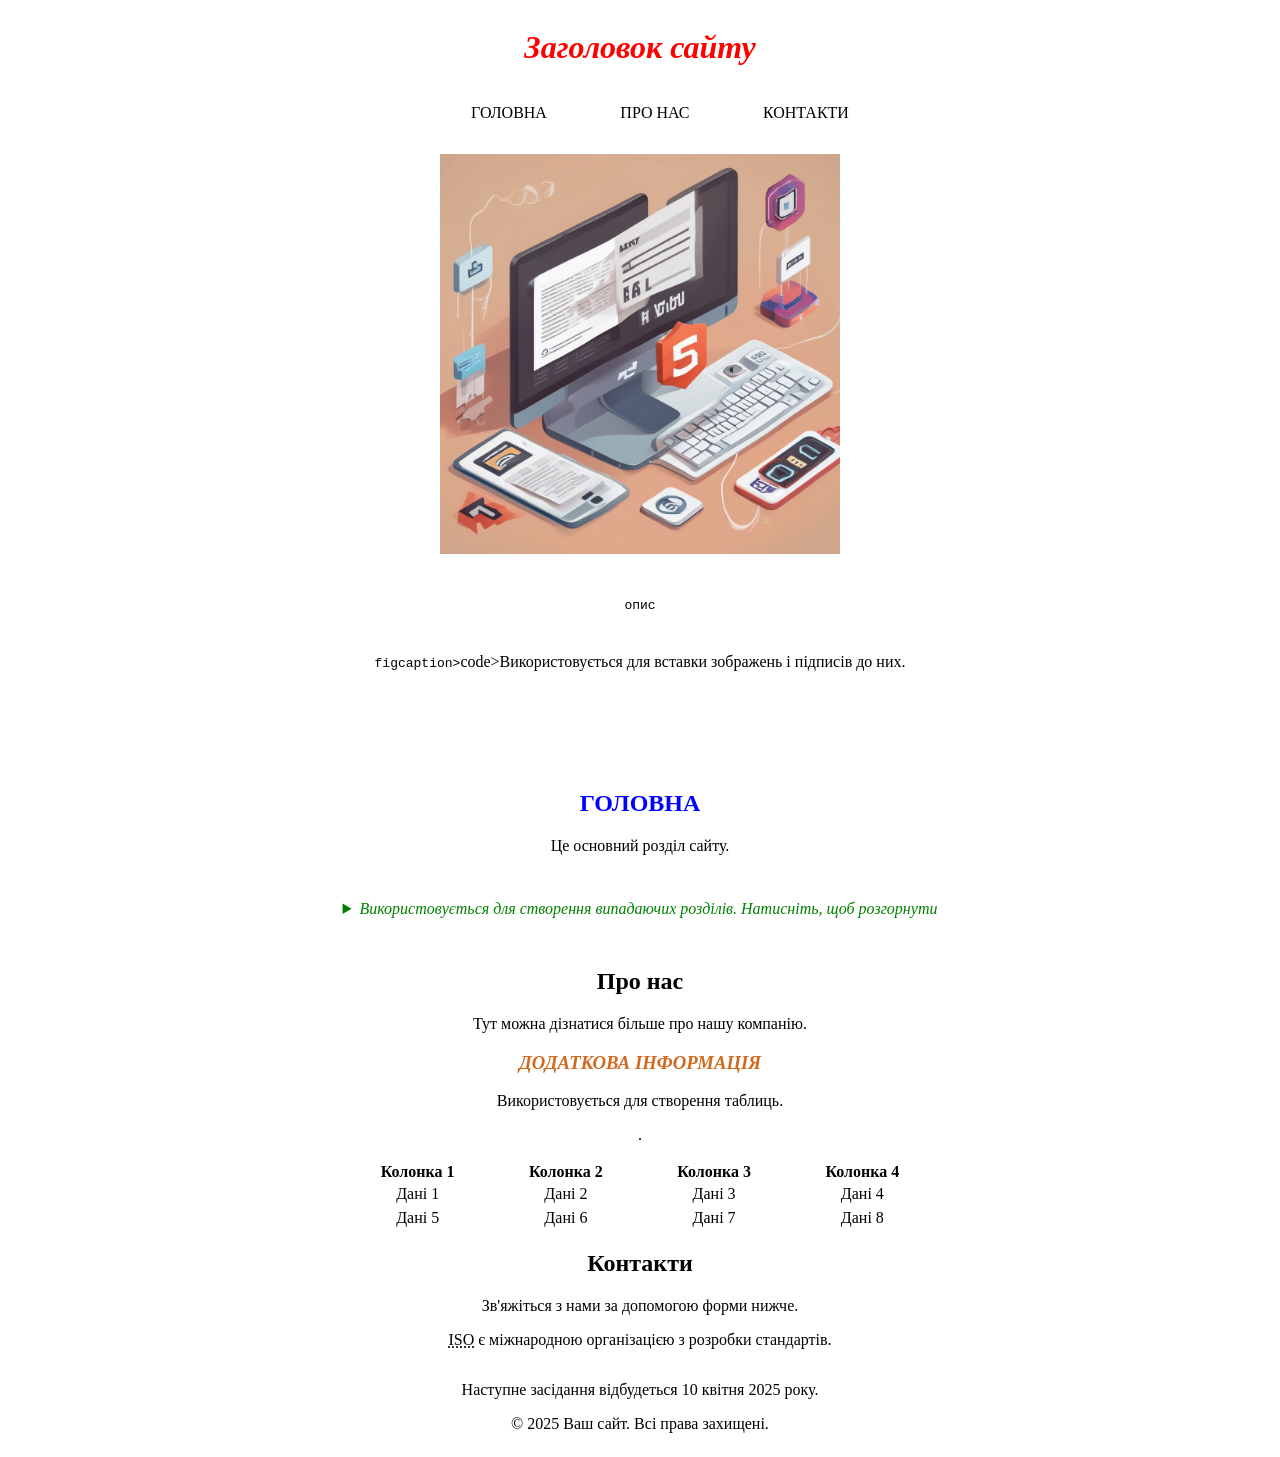
==== index.html @ b2e70cd8 "Update index.html" ====
<!DOCTYPE html>
<html lang="uk">

  <head>
    <meta charset="UTF-8">
    <meta name="viewport" content="width=device-width, initial-scale=1.0">
    <title>Приклад HTML5</title>
    <link rel="stylesheet" href="style.css">
  </head>

  <body>
    <header class="header">
      <h1>Заголовок сайту</h1>
    </header>
    <nav>
      <ul>
        <li><a href="#home">Головна</a></li>
        <li><a href="#about">Про нас</a></li>
        <li><a href="#contact">Контакти</a></li>
      </ul>
    </nav>
    <figure>
      <img src="./assets/html5.png" alt="html5 тег">
      <figcaption><code><figcaption>опис</figcaption>figcaption></code>code>Використовується для вставки зображень і підписів до них.</figcaption>
    </figure>

    <main>
      <article>
        <section id="home">
          <h2>Головна</h2>
          <p>Це основний розділ сайту.</p>
          <details>
            <summary>Використовується для створення випадаючих розділів. Натисніть, щоб розгорнути</summary>
            <p class="poragraf">Тут знаходиться додаткова інформація.</p>
          </details>

        </section>
        <section id="about">
          <h2>Про нас</h2>
          <p>Тут можна дізнатися більше про нашу компанію.</p>
          <aside>
            <h3>Додаткова інформація</h3>
            <p>Використовується для створення таблиць.
            <aside>.</p>
              <table>
                <thead>
                  <tr>
                    <th>Колонка 1</th>
                    <th>Колонка 2</th>
                    <th>Колонка 3</th>
                    <th>Колонка 4</th>
                  </tr>
                </thead>
                <tbody>
                  <tr>
                    <td>Дані 1</td>
                    <td>Дані 2</td>
                    <td>Дані 3</td>
                    <td>Дані 4</td>
                  </tr>
                  <tr>

                  </tr>
                  <tr>
                    <td>Дані 5</td>
                    <td>Дані 6</td>
                    <td>Дані 7</td>
                    <td>Дані 8</td>
                  </tr>
                </tbody>
              </table>

            </aside>
        </section>
        <section id="contact">
          <h2>Контакти</h2>
          <p>Зв'яжіться з нами за допомогою форми нижче.</p>
          <p><abbr title="International Organization for Standardization">ISO</abbr> є міжнародною організацією з
            розробки
            стандартів.</p>

        </section>
      </article>
    </main>
    <footer>
      <p>Наступне засідання відбудеться <time datetime="2025-04-10">10 квітня 2025 року</time>.</p>

      <p>&copy; 2025 Ваш сайт. Всі права захищені.</p>
    </footer>
  </body>

</html>
---- style.css ----
body {
  display: flex;
  flex-direction: column;
  align-items: center;
  justify-content: center;
  text-align: center;
}

header.header {
  position: relative;
  top: 0;
  left: 0;
  width: 100%;
}

.header h1 {
  width: 100%;
  font-style: italic;
  color: red;
}
nav{
 width: 100%;
}
ul{
   display: flex;
  flex-direction: row;
  justify-content: center;
}
li{
  padding: 0 3%;
  list-style-type: none;
}
li a{
  text-decoration: none;
  color:black;
  text-transform: uppercase;
}
figure{position: relative;
top: 0;
left: 0;
  width: 100%;
height: 600px;
overflow: hidden;
}
figure img{
  max-width: 600px;
  max-height: 400px;
}
figcaption{
padding:  20px 0 40px 0 ;
}
section {
  position: relative;
  top: 0;
  left: 0;
  width: 100%;
}
#home h2{
  text-transform: uppercase;
  color:blue;
}
details{
  position: relative;
  top: 0;
  left: 0;
  width: 100%;
  padding: 5% 0;
}
summary{
  font-style: italic;
  color:green;
}
p.poragraf{
  color:red;
}
aside{
  position: relative;
  top: 0;
  left: 0;
  width: 100%;
  height: auto;
}
aside h3{
  text-transform: uppercase;
  font-style: italic;
  color:chocolate;
}
table{
  width: 100%;
}
footer.footer {
  position: relative;
  top: 0;
  left: 0;
  width: 100%;
}
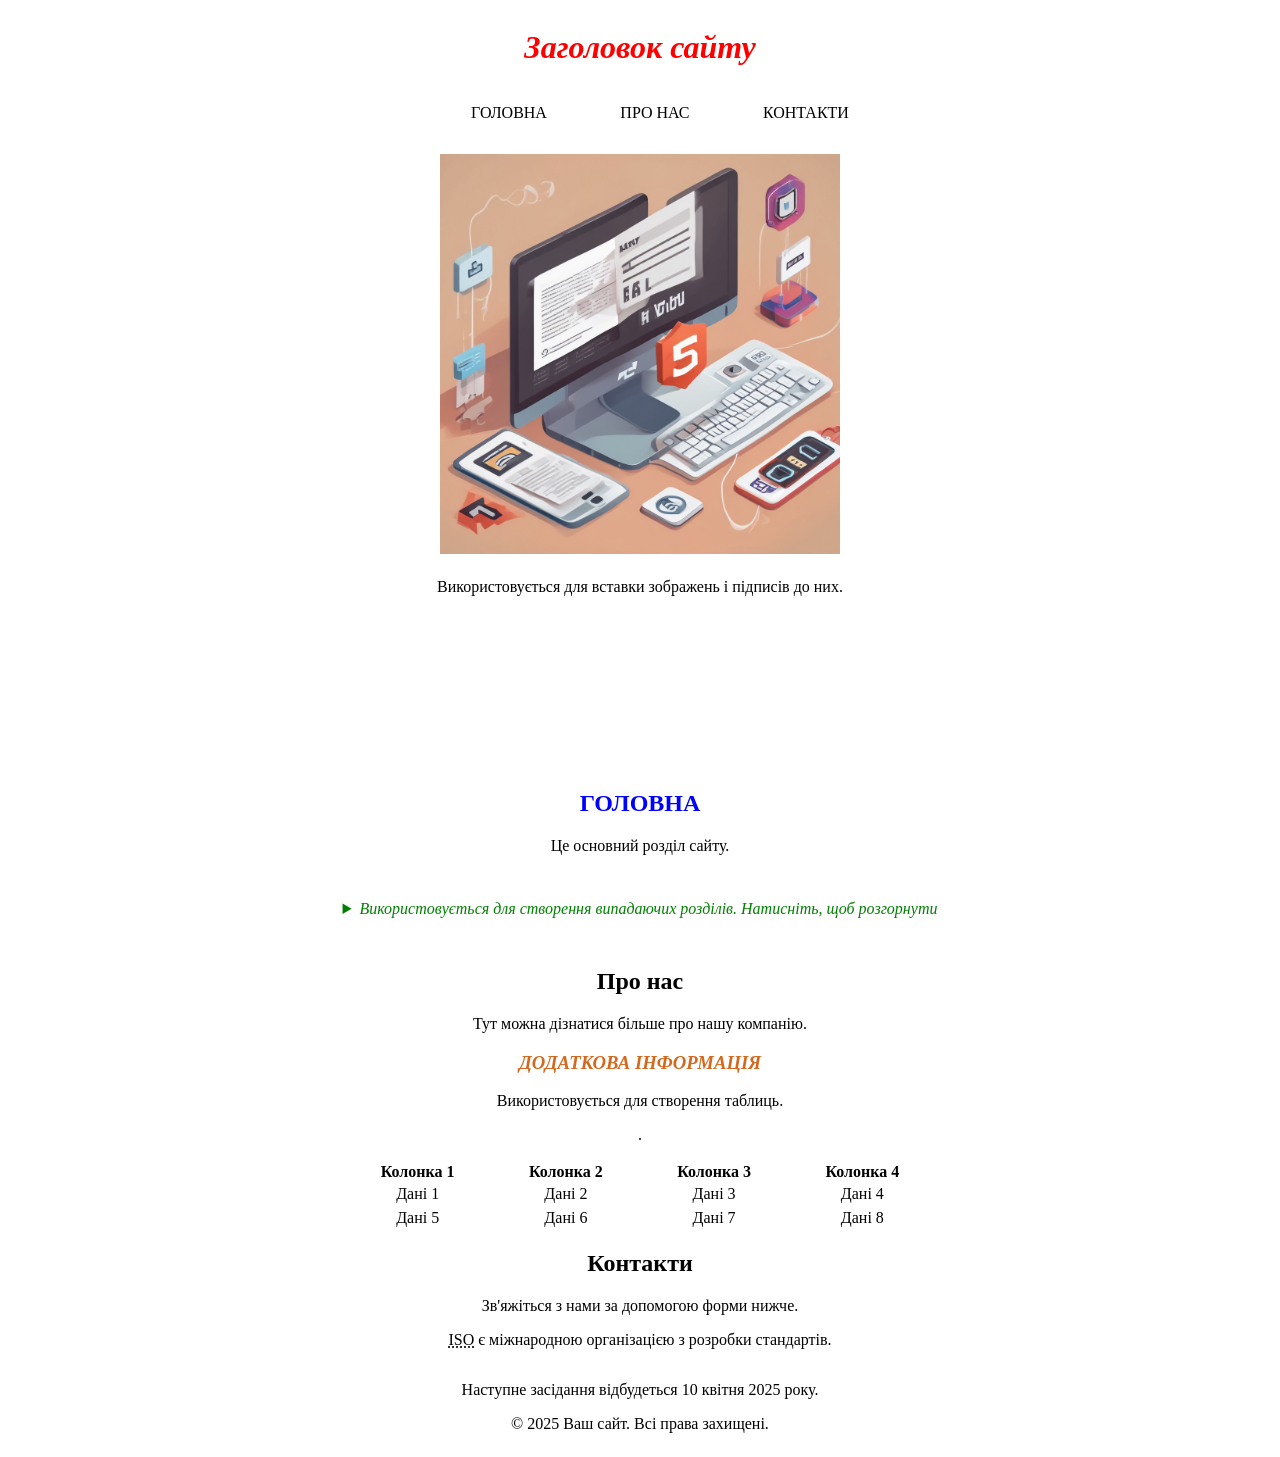
==== commit 7e31ff47: "update code" ====
--- a/index.html
+++ b/index.html
@@ -21,7 +21,7 @@
     </nav>
     <figure>
       <img src="./assets/html5.png" alt="html5 тег">
-      <figcaption><code><figcaption>опис</figcaption>figcaption></code>code>Використовується для вставки зображень і підписів до них.</figcaption>
+      <figcaption>Використовується для вставки зображень і підписів до них.</figcaption>
     </figure>
 
     <main>
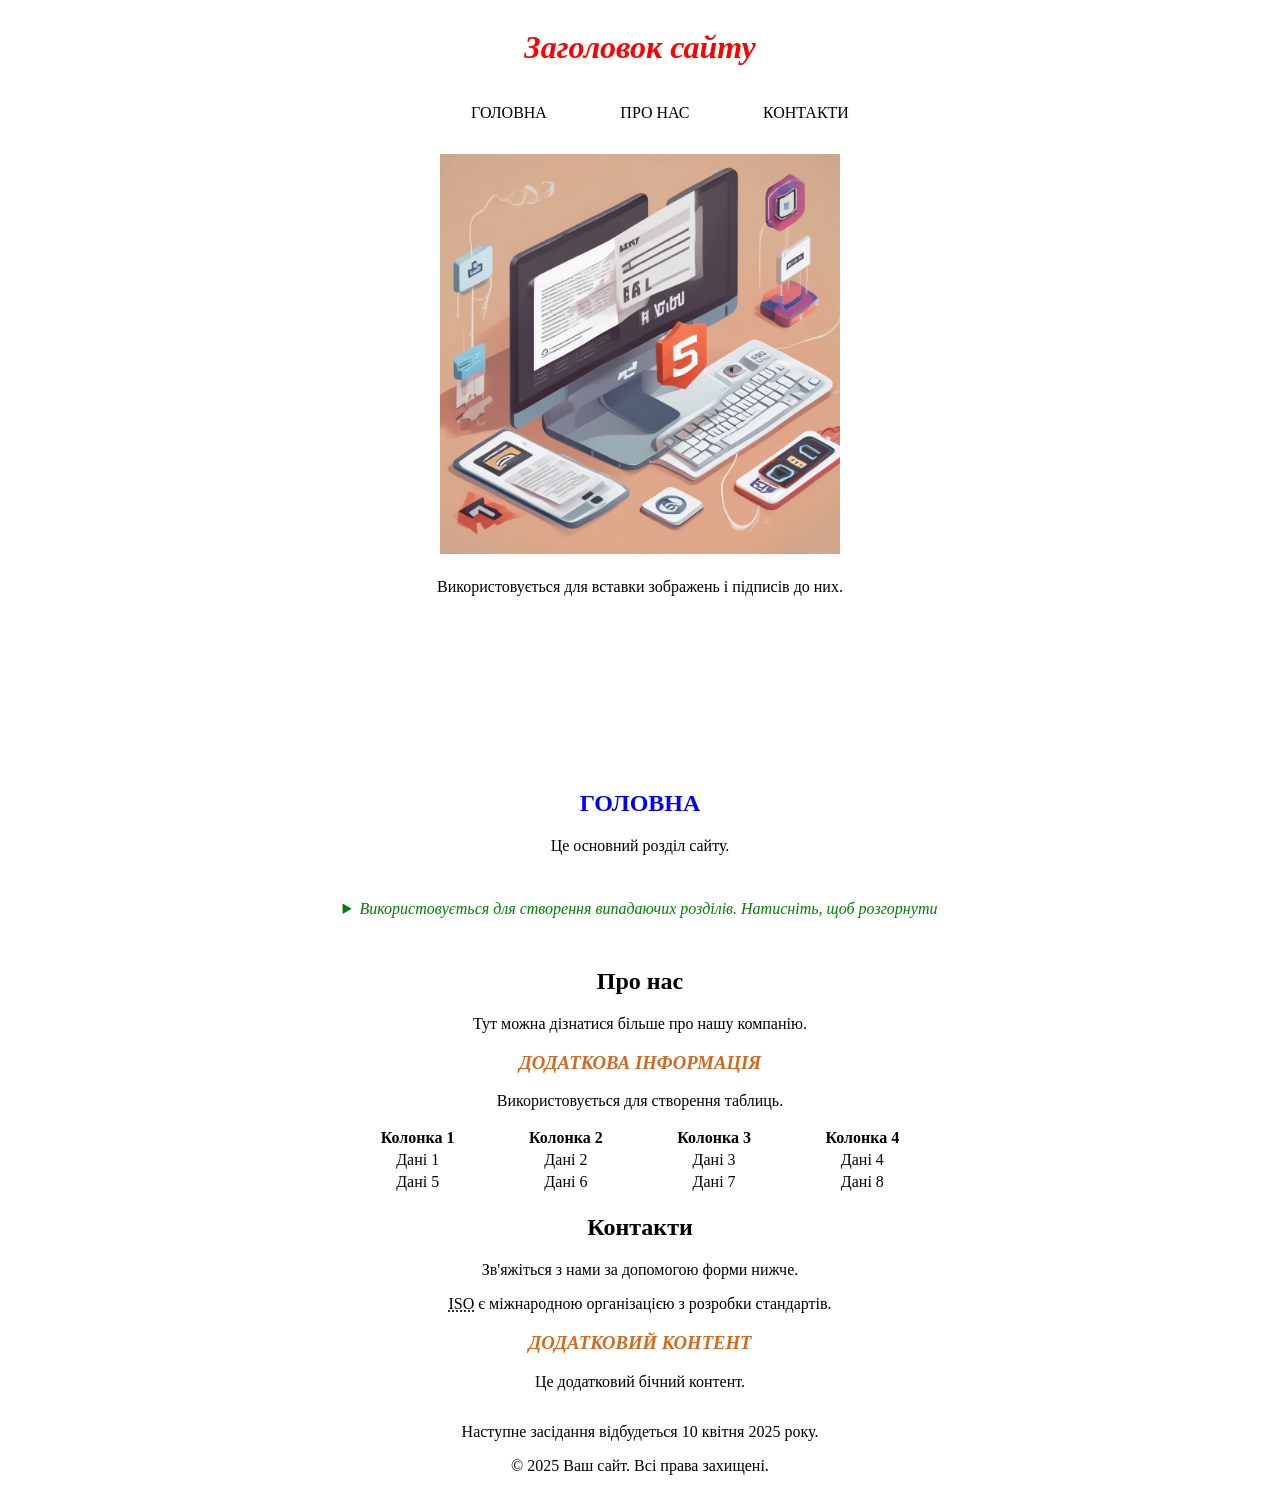
==== commit 32694b49: "Update index.html" ====
--- a/index.html
+++ b/index.html
@@ -33,58 +33,52 @@
             <summary>Використовується для створення випадаючих розділів. Натисніть, щоб розгорнути</summary>
             <p class="poragraf">Тут знаходиться додаткова інформація.</p>
           </details>
-
         </section>
         <section id="about">
           <h2>Про нас</h2>
           <p>Тут можна дізнатися більше про нашу компанію.</p>
           <aside>
             <h3>Додаткова інформація</h3>
-            <p>Використовується для створення таблиць.
-            <aside>.</p>
-              <table>
-                <thead>
-                  <tr>
-                    <th>Колонка 1</th>
-                    <th>Колонка 2</th>
-                    <th>Колонка 3</th>
-                    <th>Колонка 4</th>
-                  </tr>
-                </thead>
-                <tbody>
-                  <tr>
-                    <td>Дані 1</td>
-                    <td>Дані 2</td>
-                    <td>Дані 3</td>
-                    <td>Дані 4</td>
-                  </tr>
-                  <tr>
-
-                  </tr>
-                  <tr>
-                    <td>Дані 5</td>
-                    <td>Дані 6</td>
-                    <td>Дані 7</td>
-                    <td>Дані 8</td>
-                  </tr>
-                </tbody>
-              </table>
-
-            </aside>
+            <p>Використовується для створення таблиць.</p>
+            <table>
+              <thead>
+                <tr>
+                  <th>Колонка 1</th>
+                  <th>Колонка 2</th>
+                  <th>Колонка 3</th>
+                  <th>Колонка 4</th>
+                </tr>
+              </thead>
+              <tbody>
+                <tr>
+                  <td>Дані 1</td>
+                  <td>Дані 2</td>
+                  <td>Дані 3</td>
+                  <td>Дані 4</td>
+                </tr>
+                <tr>
+                  <td>Дані 5</td>
+                  <td>Дані 6</td>
+                  <td>Дані 7</td>
+                  <td>Дані 8</td>
+                </tr>
+              </tbody>
+            </table>
+          </aside>
         </section>
         <section id="contact">
           <h2>Контакти</h2>
           <p>Зв'яжіться з нами за допомогою форми нижче.</p>
-          <p><abbr title="International Organization for Standardization">ISO</abbr> є міжнародною організацією з
-            розробки
-            стандартів.</p>
-
+          <p><abbr title="International Organization for Standardization">ISO</abbr> є міжнародною організацією з розробки стандартів.</p>
         </section>
       </article>
+      <aside>
+        <h3>Додатковий контент</h3>
+        <p>Це додатковий бічний контент.</p>
+      </aside>
     </main>
     <footer>
       <p>Наступне засідання відбудеться <time datetime="2025-04-10">10 квітня 2025 року</time>.</p>
-
       <p>&copy; 2025 Ваш сайт. Всі права захищені.</p>
     </footer>
   </body>
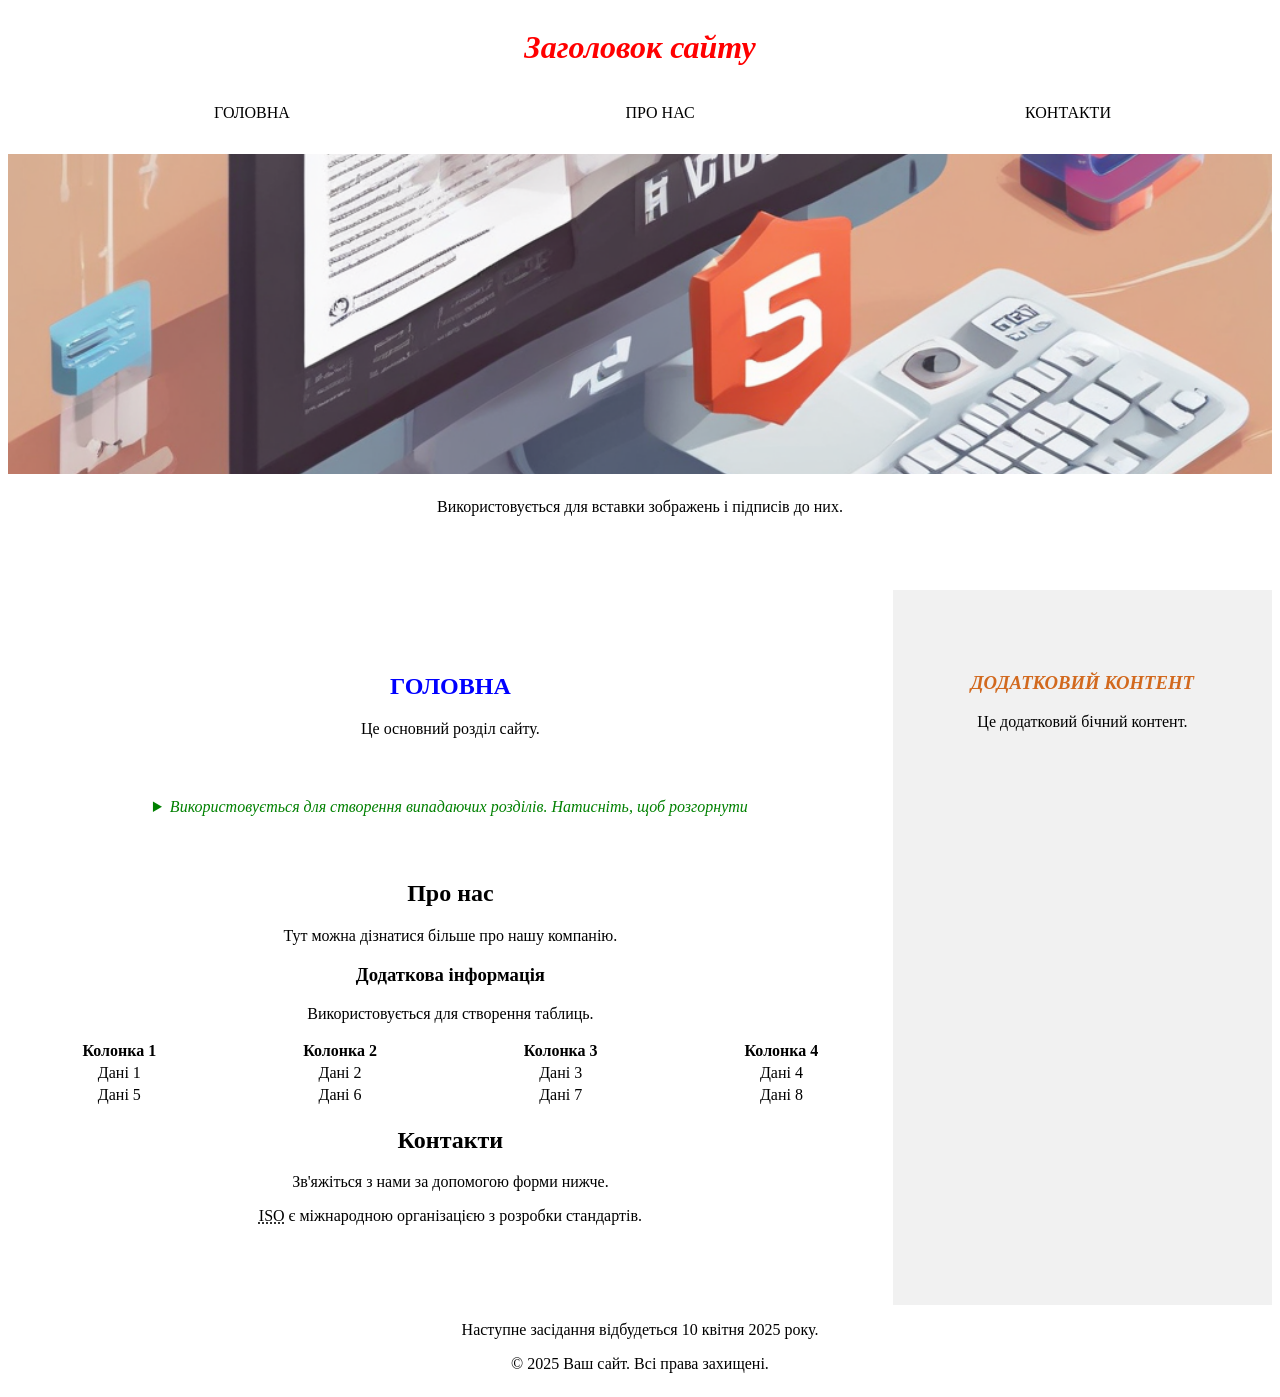
==== commit 078245c8: "article aside" ====
--- a/index.html
+++ b/index.html
@@ -10,6 +10,7 @@
 
   <body>
     <header class="header">
+
       <h1>Заголовок сайту</h1>
     </header>
     <nav>
@@ -24,7 +25,7 @@
       <figcaption>Використовується для вставки зображень і підписів до них.</figcaption>
     </figure>
 
-    <main>
+    <main class="main">
       <article>
         <section id="home">
           <h2>Головна</h2>
@@ -37,39 +38,40 @@
         <section id="about">
           <h2>Про нас</h2>
           <p>Тут можна дізнатися більше про нашу компанію.</p>
-          <aside>
-            <h3>Додаткова інформація</h3>
-            <p>Використовується для створення таблиць.</p>
-            <table>
-              <thead>
-                <tr>
-                  <th>Колонка 1</th>
-                  <th>Колонка 2</th>
-                  <th>Колонка 3</th>
-                  <th>Колонка 4</th>
-                </tr>
-              </thead>
-              <tbody>
-                <tr>
-                  <td>Дані 1</td>
-                  <td>Дані 2</td>
-                  <td>Дані 3</td>
-                  <td>Дані 4</td>
-                </tr>
-                <tr>
-                  <td>Дані 5</td>
-                  <td>Дані 6</td>
-                  <td>Дані 7</td>
-                  <td>Дані 8</td>
-                </tr>
-              </tbody>
-            </table>
-          </aside>
+
+          <h3>Додаткова інформація</h3>
+          <p>Використовується для створення таблиць.</p>
+          <table>
+            <thead>
+              <tr>
+                <th>Колонка 1</th>
+                <th>Колонка 2</th>
+                <th>Колонка 3</th>
+                <th>Колонка 4</th>
+              </tr>
+            </thead>
+            <tbody>
+              <tr>
+                <td>Дані 1</td>
+                <td>Дані 2</td>
+                <td>Дані 3</td>
+                <td>Дані 4</td>
+              </tr>
+              <tr>
+                <td>Дані 5</td>
+                <td>Дані 6</td>
+                <td>Дані 7</td>
+                <td>Дані 8</td>
+              </tr>
+            </tbody>
+          </table>
+
         </section>
         <section id="contact">
           <h2>Контакти</h2>
           <p>Зв'яжіться з нами за допомогою форми нижче.</p>
-          <p><abbr title="International Organization for Standardization">ISO</abbr> є міжнародною організацією з розробки стандартів.</p>
+          <p><abbr title="International Organization for Standardization">ISO</abbr> є міжнародною організацією з
+            розробки стандартів.</p>
         </section>
       </article>
       <aside>
--- a/style.css
+++ b/style.css
@@ -24,11 +24,13 @@
 ul{
    display: flex;
   flex-direction: row;
+  align-items: center;
   justify-content: center;
 }
 li{
   padding: 0 3%;
   list-style-type: none;
+  width: 33%;
 }
 li a{
   text-decoration: none;
@@ -39,15 +41,30 @@
 top: 0;
 left: 0;
   width: 100%;
-height: 600px;
+height: 420px;
 overflow: hidden;
 }
 figure img{
-  max-width: 600px;
-  max-height: 400px;
+  width: 100%;
+  max-height: 320px;
+  object-fit: cover;
 }
 figcaption{
 padding:  20px 0 40px 0 ;
+}
+main.main {
+  position: relative;
+  top: 0;
+  left: 0;
+  width: 100%;
+  display: flex;
+}
+article {
+  position: relative;
+  top: 0;
+  left: 0;
+  width: 70%;
+  padding: 5% 0;
 }
 section {
   position: relative;
@@ -73,21 +90,24 @@
 p.poragraf{
   color:red;
 }
+table {
+  width: 100%;
+}
 aside{
   position: relative;
   top: 0;
   left: 0;
-  width: 100%;
+  width: 30%;
   height: auto;
+  padding: 5% 0;
+  background-color: #f1f1f1;
 }
 aside h3{
   text-transform: uppercase;
   font-style: italic;
   color:chocolate;
 }
-table{
-  width: 100%;
-}
+
 footer.footer {
   position: relative;
   top: 0;
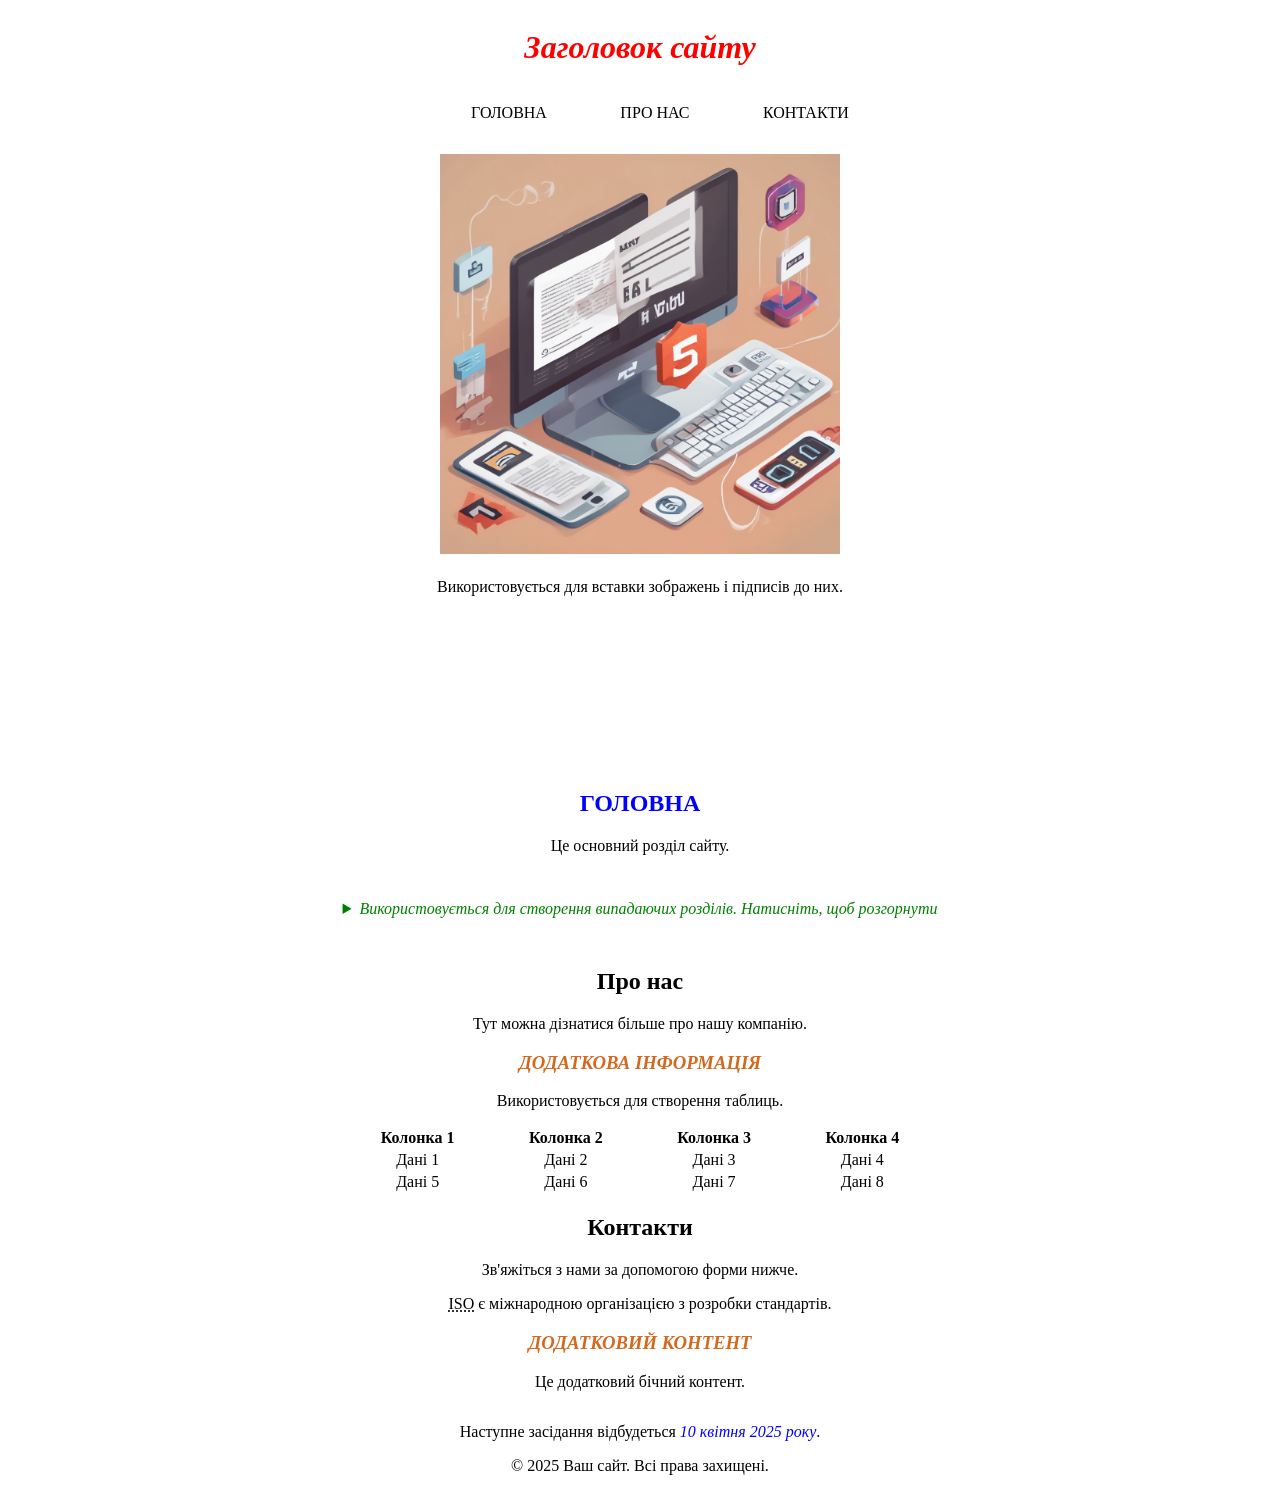
==== commit f706ba04: "Update index.html" ====
--- a/index.html
+++ b/index.html
@@ -1,88 +1,82 @@
 <!DOCTYPE html>
 <html lang="uk">
-
-  <head>
+<head>
     <meta charset="UTF-8">
     <meta name="viewport" content="width=device-width, initial-scale=1.0">
     <title>Приклад HTML5</title>
     <link rel="stylesheet" href="style.css">
-  </head>
-
-  <body>
+</head>
+<body>
     <header class="header">
-
-      <h1>Заголовок сайту</h1>
+        <h1>Заголовок сайту</h1>
     </header>
     <nav>
-      <ul>
-        <li><a href="#home">Головна</a></li>
-        <li><a href="#about">Про нас</a></li>
-        <li><a href="#contact">Контакти</a></li>
-      </ul>
+        <ul>
+            <li><a href="#home">Головна</a></li>
+            <li><a href="#about">Про нас</a></li>
+            <li><a href="#contact">Контакти</a></li>
+        </ul>
     </nav>
     <figure>
-      <img src="./assets/html5.png" alt="html5 тег">
-      <figcaption>Використовується для вставки зображень і підписів до них.</figcaption>
+        <img src="./assets/html5.png" alt="html5 тег">
+        <figcaption>Використовується для вставки зображень і підписів до них.</figcaption>
     </figure>
-
     <main class="main">
-      <article>
-        <section id="home">
-          <h2>Головна</h2>
-          <p>Це основний розділ сайту.</p>
-          <details>
-            <summary>Використовується для створення випадаючих розділів. Натисніть, щоб розгорнути</summary>
-            <p class="poragraf">Тут знаходиться додаткова інформація.</p>
-          </details>
-        </section>
-        <section id="about">
-          <h2>Про нас</h2>
-          <p>Тут можна дізнатися більше про нашу компанію.</p>
-
-          <h3>Додаткова інформація</h3>
-          <p>Використовується для створення таблиць.</p>
-          <table>
-            <thead>
-              <tr>
-                <th>Колонка 1</th>
-                <th>Колонка 2</th>
-                <th>Колонка 3</th>
-                <th>Колонка 4</th>
-              </tr>
-            </thead>
-            <tbody>
-              <tr>
-                <td>Дані 1</td>
-                <td>Дані 2</td>
-                <td>Дані 3</td>
-                <td>Дані 4</td>
-              </tr>
-              <tr>
-                <td>Дані 5</td>
-                <td>Дані 6</td>
-                <td>Дані 7</td>
-                <td>Дані 8</td>
-              </tr>
-            </tbody>
-          </table>
-
-        </section>
-        <section id="contact">
-          <h2>Контакти</h2>
-          <p>Зв'яжіться з нами за допомогою форми нижче.</p>
-          <p><abbr title="International Organization for Standardization">ISO</abbr> є міжнародною організацією з
-            розробки стандартів.</p>
-        </section>
-      </article>
-      <aside>
-        <h3>Додатковий контент</h3>
-        <p>Це додатковий бічний контент.</p>
-      </aside>
+        <article>
+            <section id="home">
+                <h2>Головна</h2>
+                <p>Це основний розділ сайту.</p>
+                <details>
+                    <summary>Використовується для створення випадаючих розділів. Натисніть, щоб розгорнути</summary>
+                    <p class="poragraf">Тут знаходиться додаткова інформація.</p>
+                </details>
+            </section>
+            <section id="about">
+                <h2>Про нас</h2>
+                <p>Тут можна дізнатися більше про нашу компанію.</p>
+                <aside>
+                    <h3>Додаткова інформація</h3>
+                    <p>Використовується для створення таблиць.</p>
+                    <table>
+                        <thead>
+                            <tr>
+                                <th>Колонка 1</th>
+                                <th>Колонка 2</th>
+                                <th>Колонка 3</th>
+                                <th>Колонка 4</th>
+                            </tr>
+                        </thead>
+                        <tbody>
+                            <tr>
+                                <td>Дані 1</td>
+                                <td>Дані 2</td>
+                                <td>Дані 3</td>
+                                <td>Дані 4</td>
+                            </tr>
+                            <tr>
+                                <td>Дані 5</td>
+                                <td>Дані 6</td>
+                                <td>Дані 7</td>
+                                <td>Дані 8</td>
+                            </tr>
+                        </tbody>
+                    </table>
+                </aside>
+            </section>
+            <section id="contact">
+                <h2>Контакти</h2>
+                <p>Зв'яжіться з нами за допомогою форми нижче.</p>
+                <p><abbr title="International Organization for Standardization">ISO</abbr> є міжнародною організацією з розробки стандартів.</p>
+            </section>
+        </article>
+        <aside>
+            <h3>Додатковий контент</h3>
+            <p>Це додатковий бічний контент.</p>
+        </aside>
     </main>
     <footer>
-      <p>Наступне засідання відбудеться <time datetime="2025-04-10">10 квітня 2025 року</time>.</p>
-      <p>&copy; 2025 Ваш сайт. Всі права захищені.</p>
+        <p>Наступне засідання відбудеться <time datetime="2025-04-10">10 квітня 2025 року</time>.</p>
+        <p>&copy; 2025 Ваш сайт. Всі права захищені.</p>
     </footer>
-  </body>
-
+</body>
 </html>
--- a/style.css
+++ b/style.css
@@ -1,116 +1,124 @@
 body {
-  display: flex;
-  flex-direction: column;
-  align-items: center;
-  justify-content: center;
-  text-align: center;
+    display: flex;
+    flex-direction: column;
+    align-items: center;
+    justify-content: center;
+    text-align: center;
 }
 
 header.header {
-  position: relative;
-  top: 0;
-  left: 0;
-  width: 100%;
+    position: relative;
+    top: 0;
+    left: 0;
+    width: 100%;
 }
 
 .header h1 {
-  width: 100%;
-  font-style: italic;
-  color: red;
+    width: 100%;
+    font-style: italic;
+    color: red;
 }
-nav{
- width: 100%;
+
+nav {
+    width: 100%;
 }
-ul{
-   display: flex;
-  flex-direction: row;
-  align-items: center;
-  justify-content: center;
+
+ul {
+    display: flex;
+    flex-direction: row;
+    justify-content: center;
 }
-li{
-  padding: 0 3%;
-  list-style-type: none;
-  width: 33%;
+
+li {
+    padding: 0 3%;
+    list-style-type: none;
 }
-li a{
-  text-decoration: none;
-  color:black;
-  text-transform: uppercase;
+
+li a {
+    text-decoration: none;
+    color: black;
+    text-transform: uppercase;
 }
-figure{position: relative;
-top: 0;
-left: 0;
-  width: 100%;
-height: 420px;
-overflow: hidden;
+
+figure {
+    position: relative;
+    top: 0;
+    left: 0;
+    width: 100%;
+    height: 600px;
+    overflow: hidden;
 }
-figure img{
-  width: 100%;
-  max-height: 320px;
-  object-fit: cover;
+
+figure img {
+    max-width: 600px;
+    max-height: 400px;
 }
-figcaption{
-padding:  20px 0 40px 0 ;
+
+figcaption {
+    padding: 20px 0 40px 0;
 }
-main.main {
-  position: relative;
-  top: 0;
-  left: 0;
-  width: 100%;
-  display: flex;
+
+section {
+    position: relative;
+    top: 0;
+    left: 0;
+    width: 100%;
 }
-article {
-  position: relative;
-  top: 0;
-  left: 0;
-  width: 70%;
-  padding: 5% 0;
+
+#home h2 {
+    text-transform: uppercase;
+    color: blue;
 }
-section {
-  position: relative;
-  top: 0;
-  left: 0;
-  width: 100%;
+
+details {
+    position: relative;
+    top: 0;
+    left: 0;
+    width: 100%;
+    padding: 5% 0;
 }
-#home h2{
-  text-transform: uppercase;
-  color:blue;
+
+summary {
+    font-style: italic;
+    color: green;
 }
-details{
-  position: relative;
-  top: 0;
-  left: 0;
-  width: 100%;
-  padding: 5% 0;
+
+p.poragraf {
+    color: red;
 }
-summary{
-  font-style: italic;
-  color:green;
+
+aside {
+    position: relative;
+    top: 0;
+    left: 0;
+    width: 100%;
+    height: auto;
 }
-p.poragraf{
-  color:red;
+
+aside h3 {
+    text-transform: uppercase;
+    font-style: italic;
+    color: chocolate;
 }
+
 table {
-  width: 100%;
-}
-aside{
-  position: relative;
-  top: 0;
-  left: 0;
-  width: 30%;
-  height: auto;
-  padding: 5% 0;
-  background-color: #f1f1f1;
-}
-aside h3{
-  text-transform: uppercase;
-  font-style: italic;
-  color:chocolate;
+    width: 100%;
 }
 
 footer.footer {
-  position: relative;
-  top: 0;
-  left: 0;
-  width: 100%;
+    position: relative;
+    top: 0;
+    left: 0;
+    width: 100%;
 }
+
+/* Additional styles for new HTML5 tags */
+time {
+    font-style: italic;
+    color: blue;
+}
+
+abbr {
+    text-decoration: underline dotted;
+    cursor: help;
+}
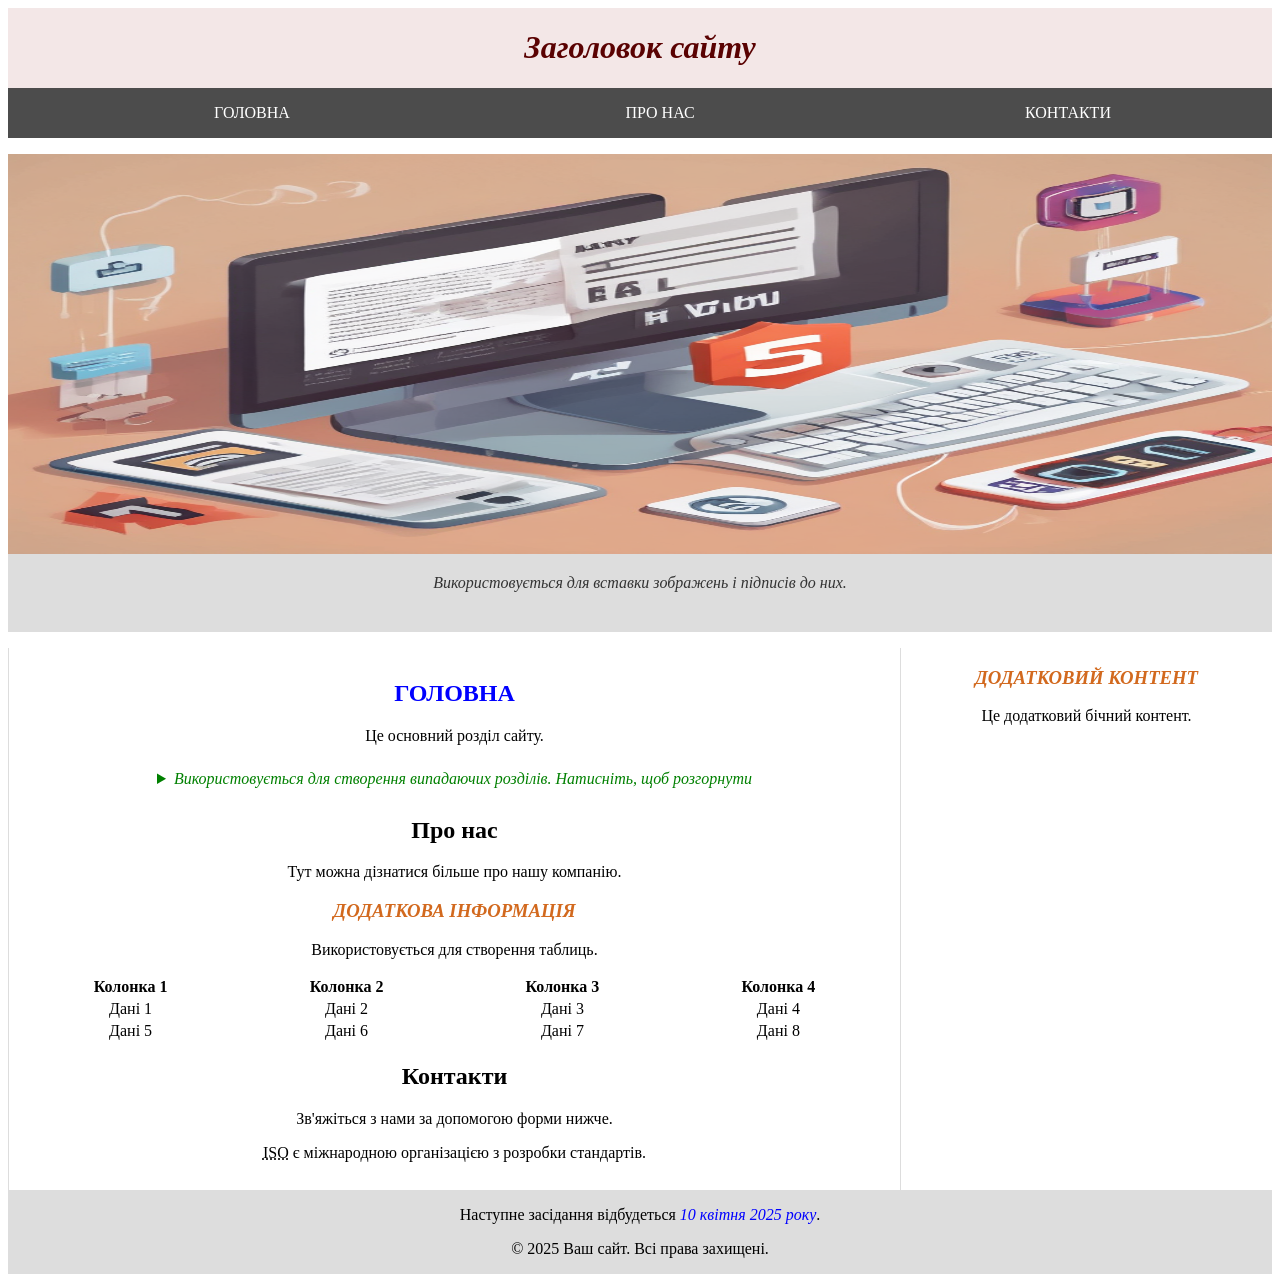
==== commit b2fe0d83: "update index.html and style.css" ====
--- a/index.html
+++ b/index.html
@@ -69,12 +69,12 @@
                 <p><abbr title="International Organization for Standardization">ISO</abbr> є міжнародною організацією з розробки стандартів.</p>
             </section>
         </article>
-        <aside>
+        <aside class="aside">
             <h3>Додатковий контент</h3>
             <p>Це додатковий бічний контент.</p>
         </aside>
     </main>
-    <footer>
+    <footer class="footer">
         <p>Наступне засідання відбудеться <time datetime="2025-04-10">10 квітня 2025 року</time>.</p>
         <p>&copy; 2025 Ваш сайт. Всі права захищені.</p>
     </footer>
--- a/style.css
+++ b/style.css
@@ -11,16 +11,18 @@
     top: 0;
     left: 0;
     width: 100%;
+    background-color: rgba(128, 0, 0, 0.094);
 }
 
 .header h1 {
     width: 100%;
     font-style: italic;
-    color: red;
+    color: rgb(90, 2, 2);
 }
 
 nav {
     width: 100%;
+    background-color: #212121cd;
 }
 
 ul {
@@ -31,12 +33,13 @@
 
 li {
     padding: 0 3%;
+    width: 33%;
     list-style-type: none;
 }
 
 li a {
     text-decoration: none;
-    color: black;
+    color: white;
     text-transform: uppercase;
 }
 
@@ -45,19 +48,42 @@
     top: 0;
     left: 0;
     width: 100%;
-    height: 600px;
+    height: auto;
     overflow: hidden;
 }
 
 figure img {
-    max-width: 600px;
+    max-width: 100%;
     max-height: 400px;
+    width: 100%;
+    height: auto;
+    display: block;
+    background-image: cover;
 }
 
 figcaption {
     padding: 20px 0 40px 0;
+    font-style: italic;
+    color: #333;
+    background-color: #21212127;
 }
-
+main.main {
+    position: relative;
+    top: 0;
+    left: 0;
+    width: 100%;
+    display: flex;
+}
+article {
+    position: relative;
+    top: 0;
+    left: 0;
+    width: 70%;
+    height: auto;
+    padding: 1%;
+    border-right: 1px solid #21212127;
+    border-left: 1px solid #21212127;
+}
 section {
     position: relative;
     top: 0;
@@ -75,7 +101,7 @@
     top: 0;
     left: 0;
     width: 100%;
-    padding: 5% 0;
+    padding: 1% 0;
 }
 
 summary {
@@ -104,12 +130,19 @@
 table {
     width: 100%;
 }
-
+aside.aside{
+    position: relative;
+    top: 0;
+    left: 0;
+    width: 30%;
+    height: auto;
+}
 footer.footer {
     position: relative;
     top: 0;
     left: 0;
     width: 100%;
+    background-color: #21212127;
 }
 
 /* Additional styles for new HTML5 tags */
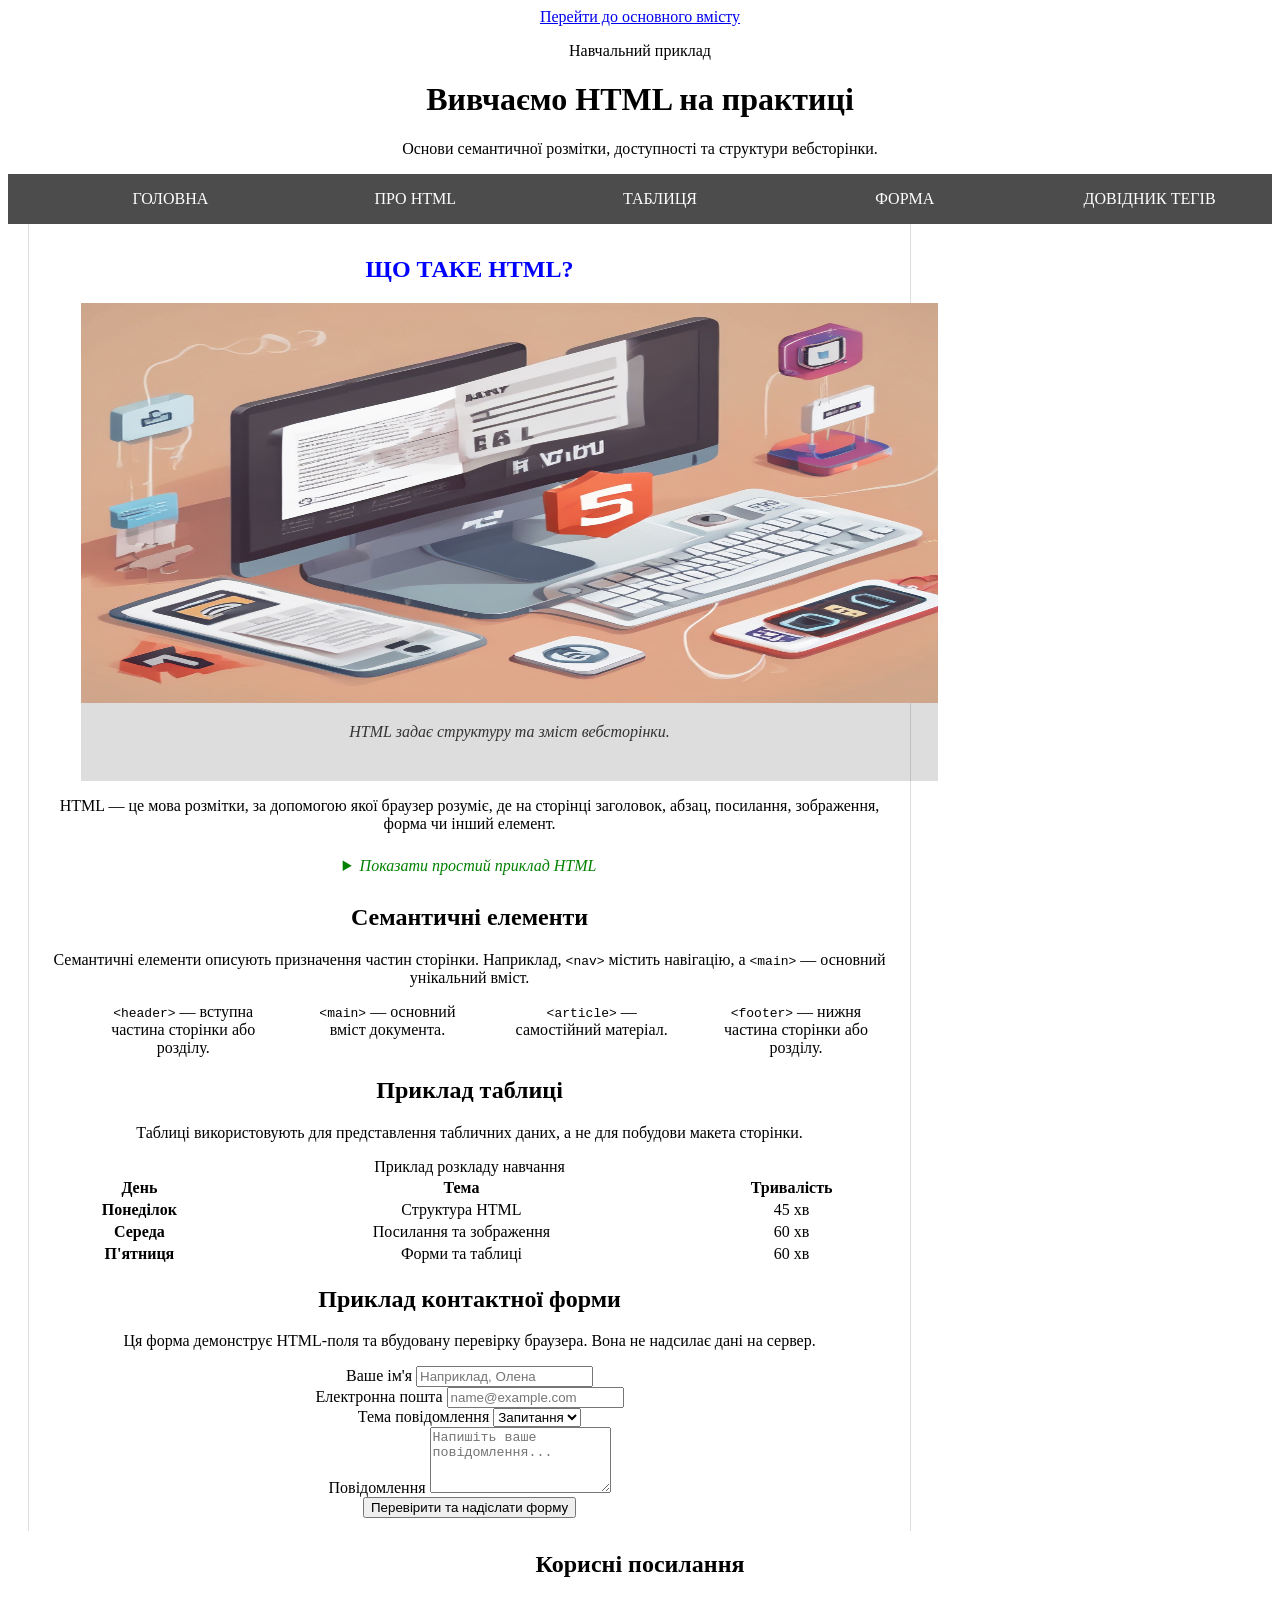
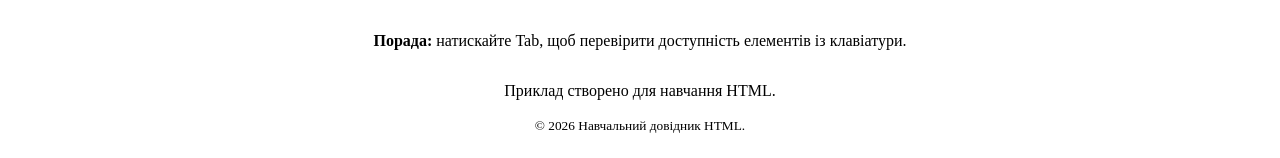
==== commit ac482f31: "Improve semantic HTML demo and add accessible form" ====
--- a/index.html
+++ b/index.html
@@ -1,82 +1,119 @@
-<!DOCTYPE html>
+<!doctype html>
 <html lang="uk">
 <head>
-    <meta charset="UTF-8">
-    <meta name="viewport" content="width=device-width, initial-scale=1.0">
-    <title>Приклад HTML5</title>
-    <link rel="stylesheet" href="style.css">
+  <meta charset="UTF-8">
+  <meta name="viewport" content="width=device-width, initial-scale=1.0">
+  <meta name="description" content="Навчальна демонстрація HTML: семантична структура, таблиці, форми та доступність.">
+  <title>Практика HTML — навчальний приклад</title>
+  <link rel="stylesheet" href="style.css">
 </head>
 <body>
-    <header class="header">
-        <h1>Заголовок сайту</h1>
-    </header>
-    <nav>
-        <ul>
-            <li><a href="#home">Головна</a></li>
-            <li><a href="#about">Про нас</a></li>
-            <li><a href="#contact">Контакти</a></li>
+  <a class="skip-link" href="#main-content">Перейти до основного вмісту</a>
+  <header class="site-header">
+    <div class="container">
+      <p class="eyebrow">Навчальний приклад</p>
+      <h1>Вивчаємо HTML на практиці</h1>
+      <p>Основи семантичної розмітки, доступності та структури вебсторінки.</p>
+    </div>
+  </header>
+  <nav class="site-nav" aria-label="Головна навігація">
+    <div class="container">
+      <ul>
+        <li><a href="#home">Головна</a></li>
+        <li><a href="#about">Про HTML</a></li>
+        <li><a href="#table-example">Таблиця</a></li>
+        <li><a href="#contact">Форма</a></li>
+        <li><a href="tags.md">Довідник тегів</a></li>
+      </ul>
+    </div>
+  </nav>
+  <main id="main-content" class="container layout">
+    <article class="content">
+      <section id="home" aria-labelledby="home-title">
+        <h2 id="home-title">Що таке HTML?</h2>
+        <figure class="hero-figure">
+          <img src="assets/html5.png" alt="Логотип HTML5" width="400" height="400">
+          <figcaption>HTML задає структуру та зміст вебсторінки.</figcaption>
+        </figure>
+        <p>HTML — це мова розмітки, за допомогою якої браузер розуміє, де на сторінці заголовок, абзац, посилання, зображення, форма чи інший елемент.</p>
+        <details>
+          <summary>Показати простий приклад HTML</summary>
+          <pre><code>&lt;h1&gt;Привіт!&lt;/h1&gt;
+&lt;p&gt;Це мій перший абзац.&lt;/p&gt;</code></pre>
+          <p>Перший рядок створює заголовок першого рівня, другий — абзац.</p>
+        </details>
+      </section>
+      <section id="about" aria-labelledby="about-title">
+        <h2 id="about-title">Семантичні елементи</h2>
+        <p>Семантичні елементи описують призначення частин сторінки. Наприклад, <code>&lt;nav&gt;</code> містить навігацію, а <code>&lt;main&gt;</code> — основний унікальний вміст.</p>
+        <ul class="feature-list">
+          <li><code>&lt;header&gt;</code> — вступна частина сторінки або розділу.</li>
+          <li><code>&lt;main&gt;</code> — основний вміст документа.</li>
+          <li><code>&lt;article&gt;</code> — самостійний матеріал.</li>
+          <li><code>&lt;footer&gt;</code> — нижня частина сторінки або розділу.</li>
         </ul>
-    </nav>
-    <figure>
-        <img src="./assets/html5.png" alt="html5 тег">
-        <figcaption>Використовується для вставки зображень і підписів до них.</figcaption>
-    </figure>
-    <main class="main">
-        <article>
-            <section id="home">
-                <h2>Головна</h2>
-                <p>Це основний розділ сайту.</p>
-                <details>
-                    <summary>Використовується для створення випадаючих розділів. Натисніть, щоб розгорнути</summary>
-                    <p class="poragraf">Тут знаходиться додаткова інформація.</p>
-                </details>
-            </section>
-            <section id="about">
-                <h2>Про нас</h2>
-                <p>Тут можна дізнатися більше про нашу компанію.</p>
-                <aside>
-                    <h3>Додаткова інформація</h3>
-                    <p>Використовується для створення таблиць.</p>
-                    <table>
-                        <thead>
-                            <tr>
-                                <th>Колонка 1</th>
-                                <th>Колонка 2</th>
-                                <th>Колонка 3</th>
-                                <th>Колонка 4</th>
-                            </tr>
-                        </thead>
-                        <tbody>
-                            <tr>
-                                <td>Дані 1</td>
-                                <td>Дані 2</td>
-                                <td>Дані 3</td>
-                                <td>Дані 4</td>
-                            </tr>
-                            <tr>
-                                <td>Дані 5</td>
-                                <td>Дані 6</td>
-                                <td>Дані 7</td>
-                                <td>Дані 8</td>
-                            </tr>
-                        </tbody>
-                    </table>
-                </aside>
-            </section>
-            <section id="contact">
-                <h2>Контакти</h2>
-                <p>Зв'яжіться з нами за допомогою форми нижче.</p>
-                <p><abbr title="International Organization for Standardization">ISO</abbr> є міжнародною організацією з розробки стандартів.</p>
-            </section>
-        </article>
-        <aside class="aside">
-            <h3>Додатковий контент</h3>
-            <p>Це додатковий бічний контент.</p>
-        </aside>
-    </main>
-    <footer class="footer">
-        <p>Наступне засідання відбудеться <time datetime="2025-04-10">10 квітня 2025 року</time>.</p>
-        <p>&copy; 2025 Ваш сайт. Всі права захищені.</p>
-    </footer>
+      </section>
+      <section id="table-example" aria-labelledby="table-title">
+        <h2 id="table-title">Приклад таблиці</h2>
+        <p>Таблиці використовують для представлення табличних даних, а не для побудови макета сторінки.</p>
+        <div class="table-wrap">
+          <table>
+            <caption>Приклад розкладу навчання</caption>
+            <thead>
+              <tr><th scope="col">День</th><th scope="col">Тема</th><th scope="col">Тривалість</th></tr>
+            </thead>
+            <tbody>
+              <tr><th scope="row">Понеділок</th><td>Структура HTML</td><td>45 хв</td></tr>
+              <tr><th scope="row">Середа</th><td>Посилання та зображення</td><td>60 хв</td></tr>
+              <tr><th scope="row">П'ятниця</th><td>Форми та таблиці</td><td>60 хв</td></tr>
+            </tbody>
+          </table>
+        </div>
+      </section>
+      <section id="contact" aria-labelledby="contact-title">
+        <h2 id="contact-title">Приклад контактної форми</h2>
+        <p>Ця форма демонструє HTML-поля та вбудовану перевірку браузера. Вона не надсилає дані на сервер.</p>
+        <form class="contact-form" action="#" method="get">
+          <div class="form-field">
+            <label for="name">Ваше ім'я</label>
+            <input id="name" name="name" type="text" autocomplete="name" required minlength="2" placeholder="Наприклад, Олена">
+          </div>
+          <div class="form-field">
+            <label for="email">Електронна пошта</label>
+            <input id="email" name="email" type="email" autocomplete="email" required placeholder="name@example.com">
+          </div>
+          <div class="form-field">
+            <label for="topic">Тема повідомлення</label>
+            <select id="topic" name="topic">
+              <option value="question">Запитання</option>
+              <option value="feedback">Відгук</option>
+              <option value="other">Інше</option>
+            </select>
+          </div>
+          <div class="form-field">
+            <label for="message">Повідомлення</label>
+            <textarea id="message" name="message" rows="4" required minlength="10" placeholder="Напишіть ваше повідомлення..."></textarea>
+          </div>
+          <button type="submit">Перевірити та надіслати форму</button>
+        </form>
+      </section>
+    </article>
+    <aside class="sidebar" aria-labelledby="sidebar-title">
+      <h2 id="sidebar-title">Корисні посилання</h2>
+      <ul>
+        <li><a href="tags.md">Довідник HTML-тегів</a></li>
+        <li><a href="attributes.md">Довідник атрибутів</a></li>
+        <li><a href="https://developer.mozilla.org/uk/docs/Web/HTML" target="_blank" rel="noopener noreferrer">Документація MDN</a></li>
+        <li><a href="https://validator.w3.org/nu/" target="_blank" rel="noopener noreferrer">Перевірка HTML</a></li>
+      </ul>
+      <p class="note"><strong>Порада:</strong> натискайте Tab, щоб перевірити доступність елементів із клавіатури.</p>
+    </aside>
+  </main>
+  <footer class="site-footer">
+    <div class="container">
+      <p>Приклад створено для навчання HTML.</p>
+      <p><small>&copy; 2026 Навчальний довідник HTML.</small></p>
+    </div>
+  </footer>
 </body>
 </html>
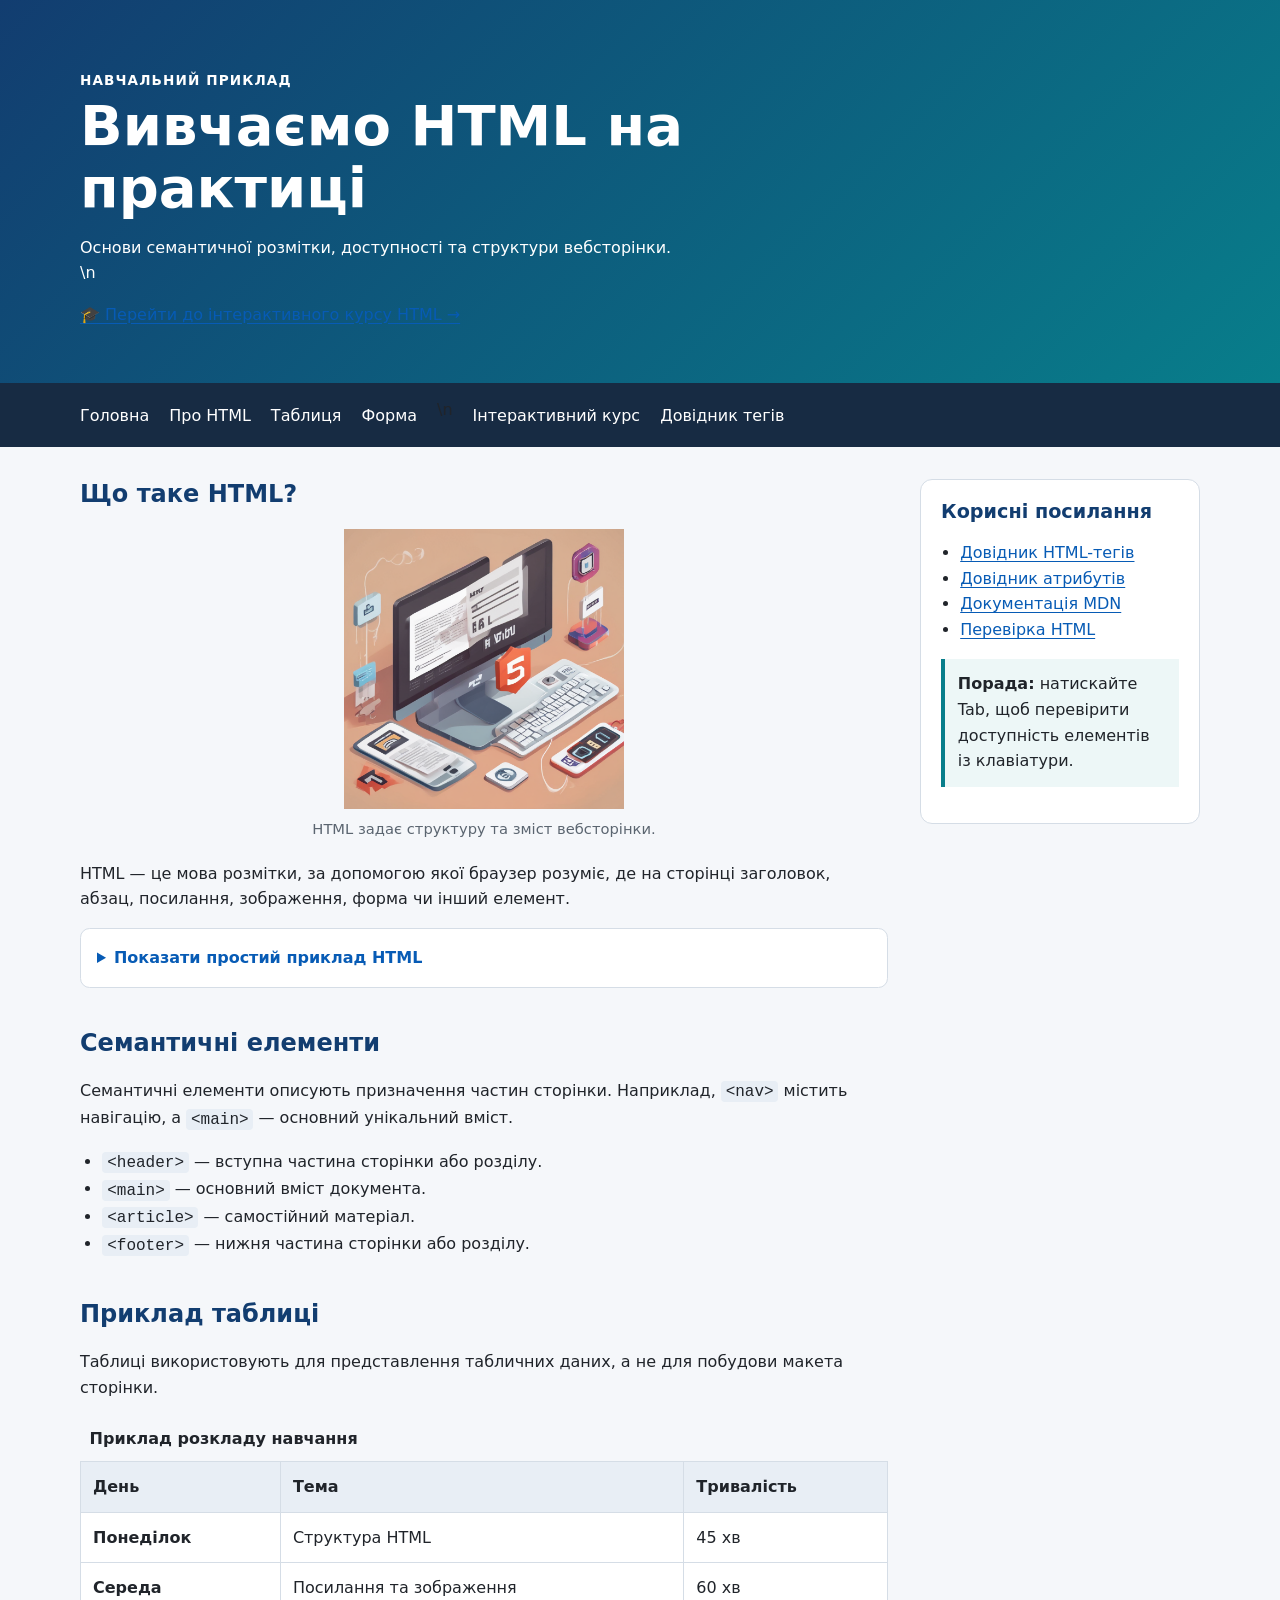
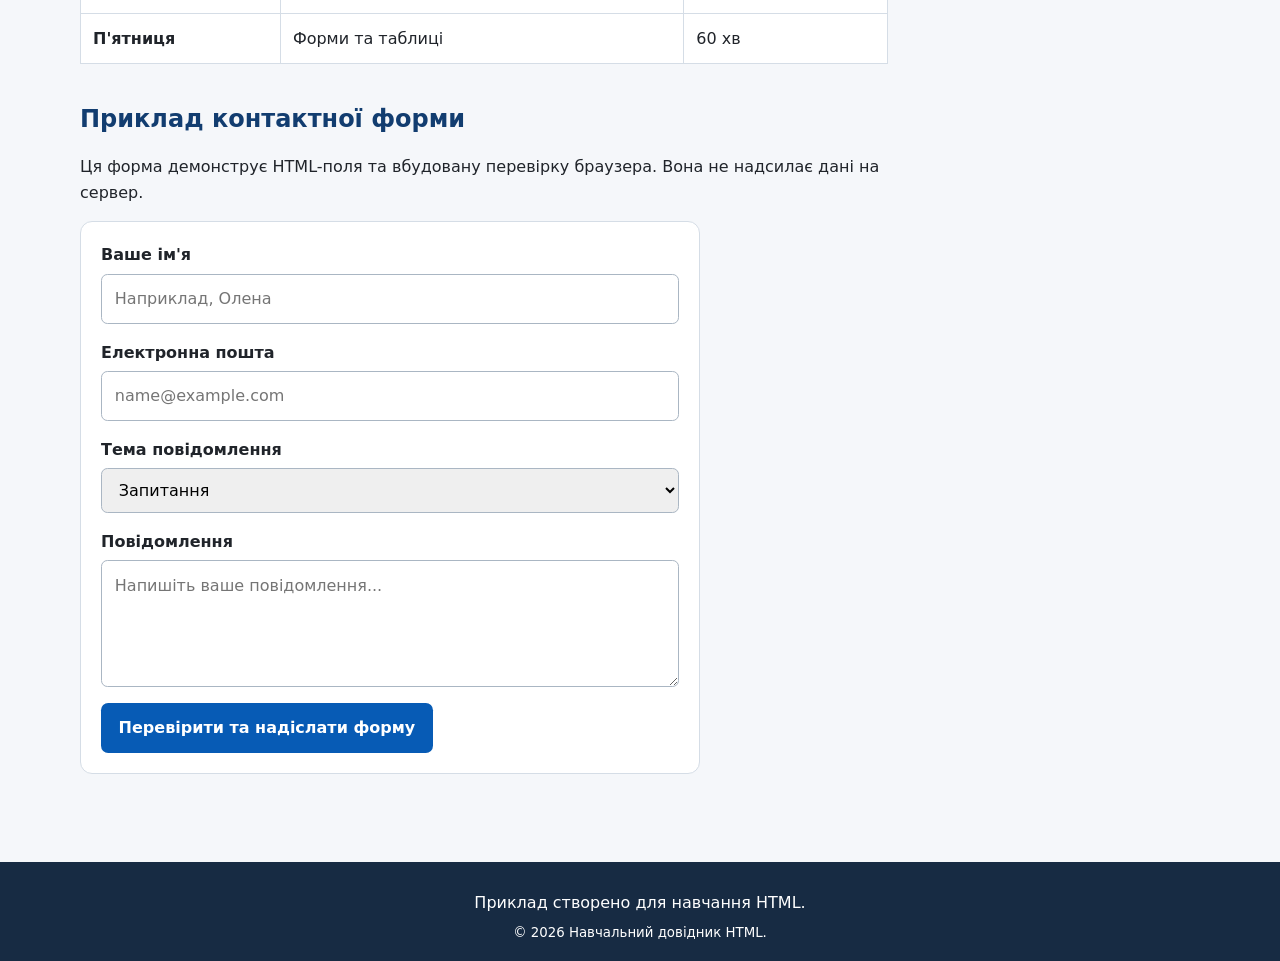
==== commit 6c7e3898: "Link main page to interactive HTML Academy" ====
--- a/index.html
+++ b/index.html
@@ -13,7 +13,7 @@
     <div class="container">
       <p class="eyebrow">Навчальний приклад</p>
       <h1>Вивчаємо HTML на практиці</h1>
-      <p>Основи семантичної розмітки, доступності та структури вебсторінки.</p>
+      <p>Основи семантичної розмітки, доступності та структури вебсторінки.</p>\n      <p><a class="course-link" href="course/index.html">🎓 Перейти до інтерактивного курсу HTML →</a></p>
     </div>
   </header>
   <nav class="site-nav" aria-label="Головна навігація">
@@ -22,7 +22,7 @@
         <li><a href="#home">Головна</a></li>
         <li><a href="#about">Про HTML</a></li>
         <li><a href="#table-example">Таблиця</a></li>
-        <li><a href="#contact">Форма</a></li>
+        <li><a href="#contact">Форма</a></li>\n        <li><a href="course/index.html">Інтерактивний курс</a></li>
         <li><a href="tags.md">Довідник тегів</a></li>
       </ul>
     </div>
--- a/style.css
+++ b/style.css
@@ -1,157 +1,74 @@
-body {
-    display: flex;
-    flex-direction: column;
-    align-items: center;
-    justify-content: center;
-    text-align: center;
+:root {
+  font-family: system-ui, -apple-system, BlinkMacSystemFont, "Segoe UI", sans-serif;
+  color: #20242a;
+  background: #f5f7fa;
+  line-height: 1.6;
 }
-
-header.header {
-    position: relative;
-    top: 0;
-    left: 0;
-    width: 100%;
-    background-color: rgba(128, 0, 0, 0.094);
+* { box-sizing: border-box; }
+html { scroll-behavior: smooth; }
+body { margin: 0; min-width: 320px; }
+a { color: #075bb5; text-underline-offset: .18em; }
+a:hover { color: #003d7a; }
+a:focus-visible, button:focus-visible, input:focus-visible,
+select:focus-visible, textarea:focus-visible, summary:focus-visible {
+  outline: 3px solid #f0a000;
+  outline-offset: 3px;
 }
-
-.header h1 {
-    width: 100%;
-    font-style: italic;
-    color: rgb(90, 2, 2);
+.container { width: min(1120px, calc(100% - 2rem)); margin-inline: auto; }
+.skip-link {
+  position: absolute; top: .5rem; left: .5rem; z-index: 10;
+  padding: .65rem 1rem; transform: translateY(-160%);
+  background: #fff; border: 2px solid #075bb5; border-radius: .4rem;
 }
-
-nav {
-    width: 100%;
-    background-color: #212121cd;
+.skip-link:focus { transform: translateY(0); }
+.site-header { padding: 3.5rem 0; color: #fff; background: linear-gradient(135deg, #123d70, #087e8b); }
+.site-header h1 { max-width: 760px; margin: .25rem 0 .75rem; font-size: clamp(2rem, 5vw, 3.5rem); line-height: 1.1; }
+.site-header p { max-width: 680px; margin-bottom: 0; }
+.eyebrow { font-size: .85rem; font-weight: 700; letter-spacing: .08em; text-transform: uppercase; }
+.site-nav { background: #172b43; }
+.site-nav ul { display: flex; flex-wrap: wrap; gap: .25rem 1.25rem; margin: 0; padding: .85rem 0; list-style: none; }
+.site-nav a { display: inline-block; padding: .35rem 0; color: #fff; text-decoration: none; }
+.site-nav a:hover { text-decoration: underline; }
+.layout { display: grid; grid-template-columns: minmax(0, 1fr) 280px; gap: 2rem; align-items: start; padding-block: 2rem 3rem; }
+.content, .sidebar { min-width: 0; }
+.content section { margin-bottom: 2.5rem; scroll-margin-top: 1rem; }
+h2 { margin-top: 0; color: #123d70; line-height: 1.25; }
+.hero-figure { margin: 1.25rem 0; text-align: center; }
+.hero-figure img { display: block; width: min(100%, 280px); height: auto; margin-inline: auto; object-fit: contain; }
+figcaption { margin-top: .5rem; color: #5b6570; font-size: .92rem; }
+details { margin-block: 1rem; padding: 1rem; border: 1px solid #d5dde6; border-radius: .6rem; background: #fff; }
+summary { color: #075bb5; font-weight: 700; cursor: pointer; }
+pre { overflow-x: auto; padding: 1rem; border-radius: .5rem; background: #172b43; color: #f5f7fa; }
+code { padding: .1rem .3rem; border-radius: .25rem; background: #e8eef5; font-family: ui-monospace, SFMono-Regular, Consolas, monospace; }
+pre code { padding: 0; background: transparent; color: inherit; }
+.feature-list { padding-left: 1.4rem; }
+.table-wrap { overflow-x: auto; }
+table { width: 100%; border-collapse: collapse; background: #fff; }
+caption { padding: .6rem; font-weight: 700; text-align: left; }
+th, td { padding: .75rem; border: 1px solid #d5dde6; text-align: left; }
+thead { background: #e8eef5; }
+.sidebar { padding: 1.25rem; border: 1px solid #d5dde6; border-radius: .75rem; background: #fff; }
+.sidebar h2 { font-size: 1.2rem; }
+.sidebar ul { padding-left: 1.2rem; }
+.note { padding: .8rem; border-left: 4px solid #087e8b; background: #edf7f7; }
+.contact-form { display: grid; gap: 1rem; max-width: 620px; padding: 1.25rem; border: 1px solid #d5dde6; border-radius: .75rem; background: #fff; }
+.form-field { display: grid; gap: .35rem; }
+label { font-weight: 650; }
+input, select, textarea { width: 100%; padding: .7rem .8rem; border: 1px solid #aab6c3; border-radius: .4rem; font: inherit; }
+textarea { resize: vertical; }
+button { justify-self: start; padding: .75rem 1.1rem; border: 0; border-radius: .45rem; background: #075bb5; color: #fff; font: inherit; font-weight: 700; cursor: pointer; }
+button:hover { background: #003d7a; }
+.site-footer { padding: 1.5rem 0; background: #172b43; color: #fff; text-align: center; }
+.site-footer p { margin: .25rem 0; }
+@media (max-width: 760px) {
+  .layout { grid-template-columns: 1fr; }
+  .site-header { padding: 2.5rem 0; }
+  .site-nav ul { gap: .25rem .9rem; }
 }
-
-ul {
-    display: flex;
-    flex-direction: row;
-    justify-content: center;
+@media (max-width: 420px) {
+  .container { width: min(calc(100% - 1.25rem), 1120px); }
+  th, td { padding: .55rem; }
 }
-
-li {
-    padding: 0 3%;
-    width: 33%;
-    list-style-type: none;
+@media (prefers-reduced-motion: reduce) {
+  html { scroll-behavior: auto; }
 }
-
-li a {
-    text-decoration: none;
-    color: white;
-    text-transform: uppercase;
-}
-
-figure {
-    position: relative;
-    top: 0;
-    left: 0;
-    width: 100%;
-    height: auto;
-    overflow: hidden;
-}
-
-figure img {
-    max-width: 100%;
-    max-height: 400px;
-    width: 100%;
-    height: auto;
-    display: block;
-    background-image: cover;
-}
-
-figcaption {
-    padding: 20px 0 40px 0;
-    font-style: italic;
-    color: #333;
-    background-color: #21212127;
-}
-main.main {
-    position: relative;
-    top: 0;
-    left: 0;
-    width: 100%;
-    display: flex;
-}
-article {
-    position: relative;
-    top: 0;
-    left: 0;
-    width: 70%;
-    height: auto;
-    padding: 1%;
-    border-right: 1px solid #21212127;
-    border-left: 1px solid #21212127;
-}
-section {
-    position: relative;
-    top: 0;
-    left: 0;
-    width: 100%;
-}
-
-#home h2 {
-    text-transform: uppercase;
-    color: blue;
-}
-
-details {
-    position: relative;
-    top: 0;
-    left: 0;
-    width: 100%;
-    padding: 1% 0;
-}
-
-summary {
-    font-style: italic;
-    color: green;
-}
-
-p.poragraf {
-    color: red;
-}
-
-aside {
-    position: relative;
-    top: 0;
-    left: 0;
-    width: 100%;
-    height: auto;
-}
-
-aside h3 {
-    text-transform: uppercase;
-    font-style: italic;
-    color: chocolate;
-}
-
-table {
-    width: 100%;
-}
-aside.aside{
-    position: relative;
-    top: 0;
-    left: 0;
-    width: 30%;
-    height: auto;
-}
-footer.footer {
-    position: relative;
-    top: 0;
-    left: 0;
-    width: 100%;
-    background-color: #21212127;
-}
-
-/* Additional styles for new HTML5 tags */
-time {
-    font-style: italic;
-    color: blue;
-}
-
-abbr {
-    text-decoration: underline dotted;
-    cursor: help;
-}
